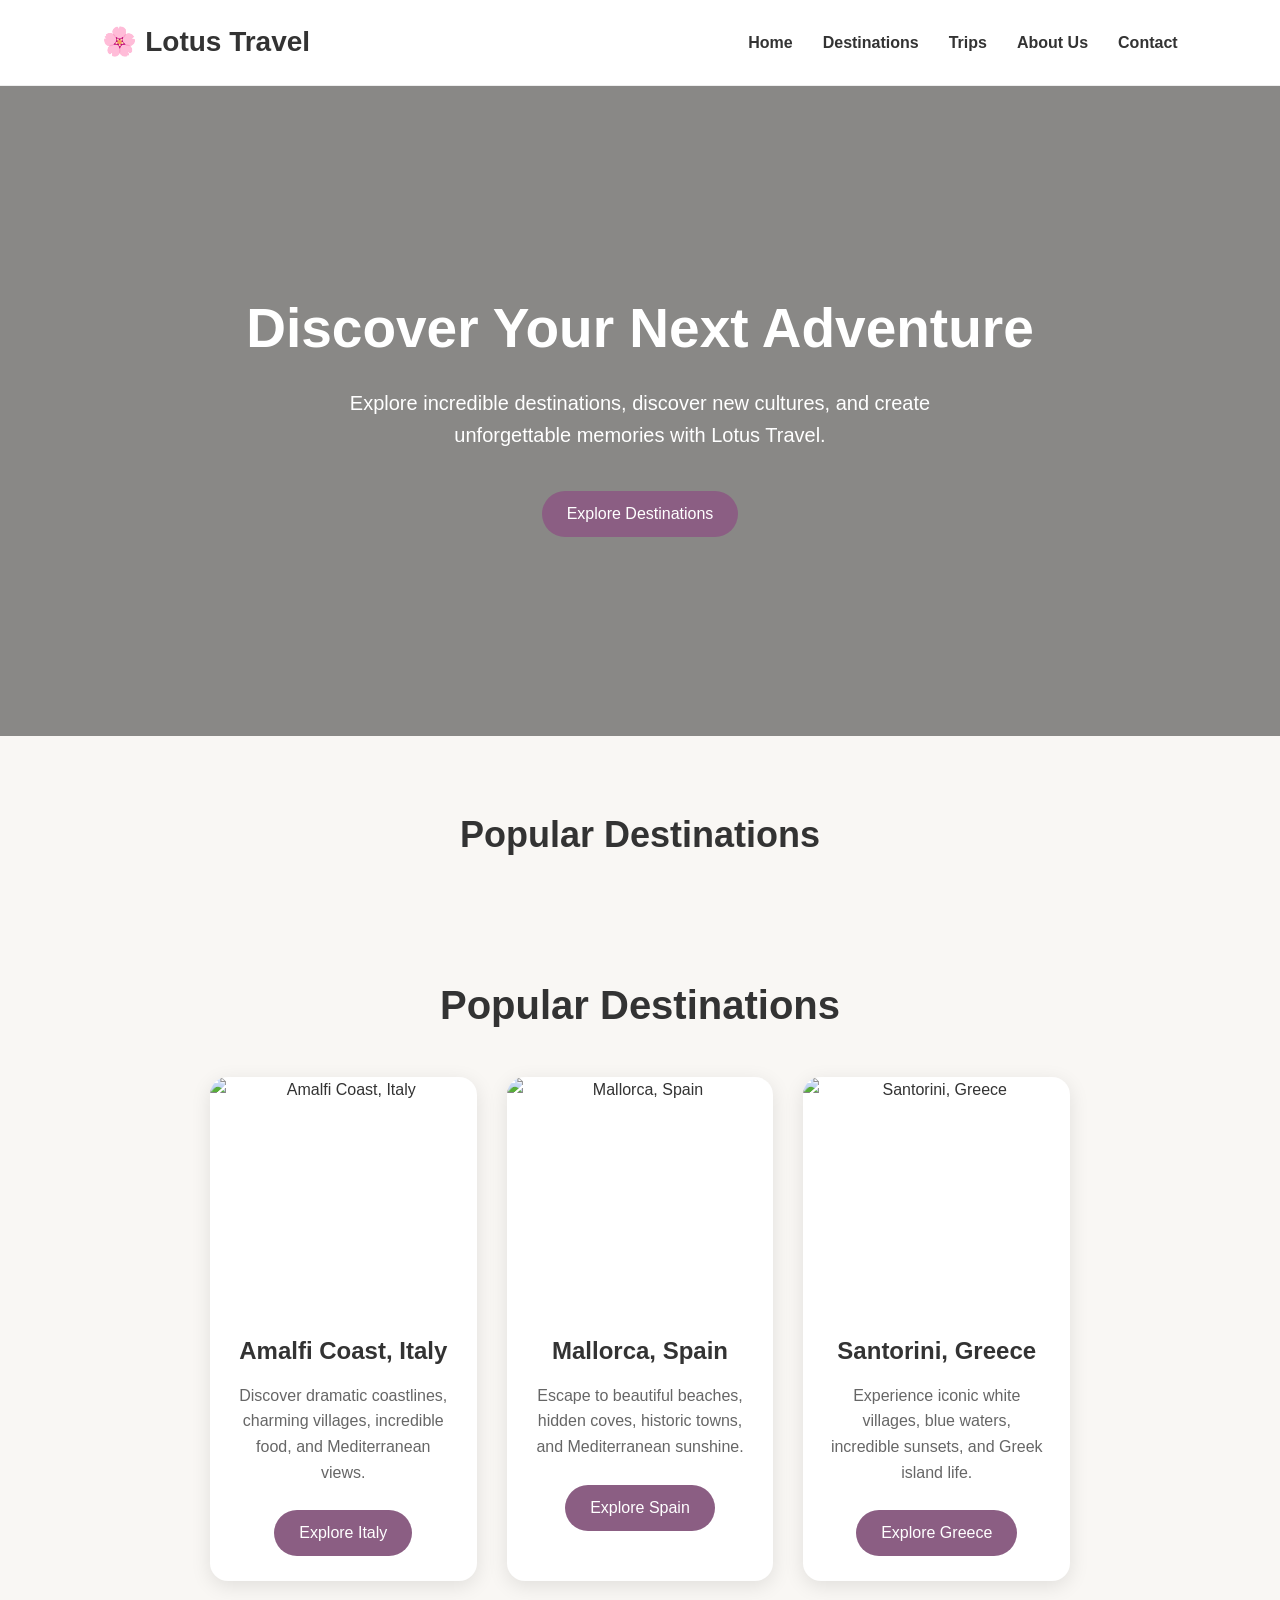
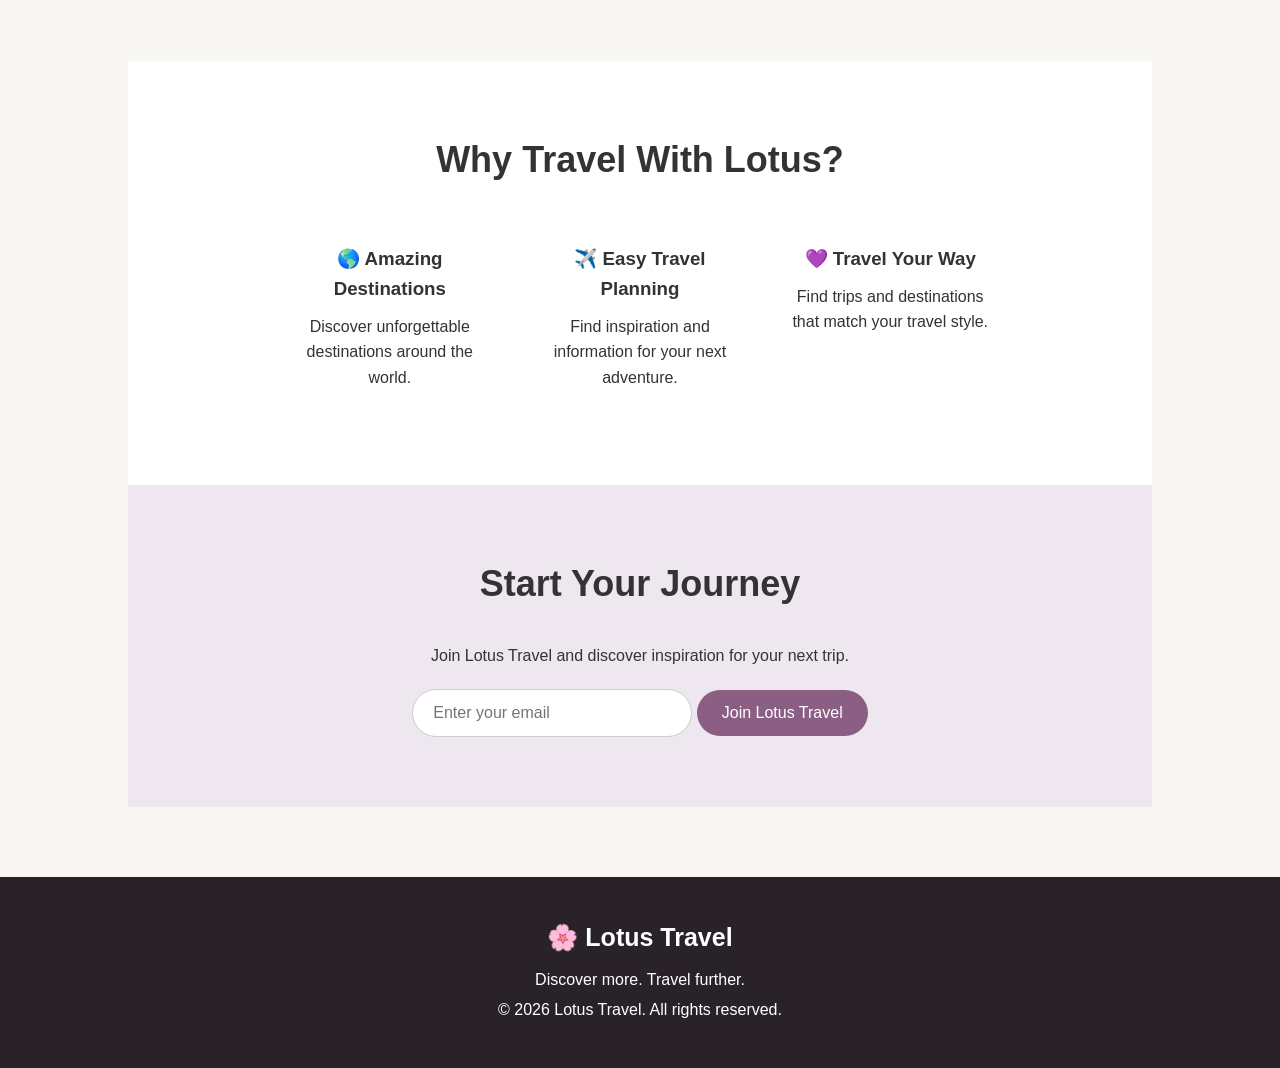
==== index.html @ b9f4b07b "Build Lotus Travel homepage" ====
<!DOCTYPE html>
<html lang="en">

<head>
    <meta charset="UTF-8">
    <meta name="viewport" content="width=device-width, initial-scale=1.0">

    <title>Lotus Travel | Discover The World</title>
</head>
<link rel="stylesheet" href="style.css">

<body>

    <!-- Navigation -->
    <header>

        <h1>🌸 Lotus Travel</h1>

        <nav>
            <a href="#">Home</a>
            <a href="#">Destinations</a>
            <a href="#">Trips</a>
            <a href="#">About Us</a>
            <a href="#">Contact</a>
        </nav>

    </header>


    <!-- Main Section -->
    <main>

        <!-- Welcome Section -->
        <section>

            <h2>Discover Your Next Adventure</h2>

            <p>
                Explore incredible destinations, discover new cultures,
                and create unforgettable memories with Lotus Travel.
            </p>

            <button>Explore Destinations</button>

        </section>


        <!-- Destinations Section -->
        <section>

            <h2>Popular Destinations</h2>

            <!-- Popular Destinations -->
<section class="destinations">

    <h2>Popular Destinations</h2>

    <div class="destination-container">

        <!-- Italy -->
        <div class="destination-card">
            <img src="Images/italy.jpg" alt="Amalfi Coast, Italy">

            <div class="destination-info">
                <h3>Amalfi Coast, Italy</h3>
                <p>
                    Discover dramatic coastlines, charming villages,
                    incredible food, and Mediterranean views.
                </p>
                <button>Explore Italy</button>
            </div>
        </div>


        <!-- Spain -->
        <div class="destination-card">
            <img src="Images/spain.jpg" alt="Mallorca, Spain">

            <div class="destination-info">
                <h3>Mallorca, Spain</h3>
                <p>
                    Escape to beautiful beaches, hidden coves,
                    historic towns, and Mediterranean sunshine.
                </p>
                <button>Explore Spain</button>
            </div>
        </div>


        <!-- Greece -->
        <div class="destination-card">
            <img src="Images/greece.jpg" alt="Santorini, Greece">

            <div class="destination-info">
                <h3>Santorini, Greece</h3>
                <p>
                    Experience iconic white villages, blue waters,
                    incredible sunsets, and Greek island life.
                </p>
                <button>Explore Greece</button>
            </div>
        </div>

    </div>

</section>


        <!-- Why Lotus Travel -->
        <section>

            <h2>Why Travel With Lotus?</h2>

            <div>
                <h3>🌎 Amazing Destinations</h3>
                <p>Discover unforgettable destinations around the world.</p>
            </div>

            <div>
                <h3>✈️ Easy Travel Planning</h3>
                <p>Find inspiration and information for your next adventure.</p>
            </div>

            <div>
                <h3>💜 Travel Your Way</h3>
                <p>Find trips and destinations that match your travel style.</p>
            </div>

        </section>


        <!-- Newsletter -->
        <section>

            <h2>Start Your Journey</h2>

            <p>
                Join Lotus Travel and discover inspiration for your next trip.
            </p>

            <input type="email" placeholder="Enter your email">

            <button>Join Lotus Travel</button>

        </section>

    </main>


    <!-- Footer -->
    <footer>

        <h3>🌸 Lotus Travel</h3>

        <p>Discover more. Travel further.</p>

        <p>© 2026 Lotus Travel. All rights reserved.</p>

    </footer>

</body>

</html>
---- style.css ----
/* Removes the browser's default spacing */
* {
    margin: 0;
    padding: 0;
    box-sizing: border-box;
}

/* Main website */
body {
    font-family: Arial, sans-serif;
    background-color: #f9f7f4;
    color: #333;
    line-height: 1.6;
}

/* Navigation */
header {
    background-color: white;
    padding: 20px 8%;
    display: flex;
    justify-content: space-between;
    align-items: center;
    border-bottom: 1px solid #eeeeee;
}

header h1 {
    font-size: 28px;
}

nav {
    display: flex;
    gap: 30px;
}

nav a {
    text-decoration: none;
    color: #333;
    font-weight: bold;
}

nav a:hover {
    color: #8b5e83;
}

/* Main sections */
main section {
    padding: 70px 10%;
    text-align: center;
}

main section:first-child {
    min-height: 650px;

    background:
        linear-gradient(rgba(0, 0, 0, 0.45), rgba(0, 0, 0, 0.45)),
        url("Images/hero.jpg");

    background-size: cover;
    background-position: center;
    background-repeat: no-repeat;

    display: flex;
    flex-direction: column;
    justify-content: center;
    align-items: center;

    color: white;
}

main section:first-child h2 {
    font-size: 55px;
    margin-bottom: 15px;
}

main section:first-child p {
    font-size: 20px;
    max-width: 650px;
    margin-bottom: 25px;
}

/* All buttons */
button {
    background-color: #8b5e83;
    color: white;
    border: none;
    padding: 14px 25px;
    border-radius: 25px;
    font-size: 16px;
    cursor: pointer;
    margin-top: 15px;
}

button:hover {
    background-color: #684461;
}

/* Section headings */
section h2 {
    font-size: 36px;
    margin-bottom: 30px;
}

/* Destination cards */
/* Popular Destinations */

.destinations {
    padding: 80px 8%;
    background-color: #f9f7f4;
}

.destinations h2 {
    font-size: 40px;
    margin-bottom: 40px;
}


/* Holds all three cards */

.destination-container {
    display: flex;
    justify-content: center;
    gap: 30px;
}


/* Individual card */

.destination-card {
    background-color: white;
    width: 32%;
    border-radius: 18px;
    overflow: hidden;

    box-shadow: 0 5px 20px rgba(0, 0, 0, 0.10);

    transition: transform 0.3s ease;
}


/* Card moves slightly when mouse is over it */

.destination-card:hover {
    transform: translateY(-8px);
}


/* Destination image */

.destination-card img {
    width: 100%;
    height: 230px;
    object-fit: cover;
    display: block;
}


/* Text inside card */

.destination-info {
    padding: 25px;
}

.destination-info h3 {
    font-size: 24px;
    margin-bottom: 12px;
}

.destination-info p {
    color: #666;
    margin-bottom: 10px;
}


/* Phone layout */

@media (max-width: 800px) {

    .destination-container {
        flex-direction: column;
    }

    .destination-card {
        width: 100%;
    }
}

/* Why Lotus section */
main section:nth-child(3) {
    background-color: #ffffff;
}

main section:nth-child(3) div {
    display: inline-block;
    vertical-align: top;
    width: 30%;
    padding: 25px;
}

main section:nth-child(3) h3 {
    margin-bottom: 10px;
}

/* Newsletter */
main section:nth-child(4) {
    background-color: #eee7f0;
}

input {
    padding: 14px 20px;
    width: 280px;
    border: 1px solid #ccc;
    border-radius: 25px;
    font-size: 16px;
    margin-top: 20px;
}

/* Footer */
footer {
    background-color: #292329;
    color: white;
    text-align: center;
    padding: 40px 20px;
}

footer h3 {
    font-size: 25px;
    margin-bottom: 10px;
}

footer p {
    margin: 5px;
}

/* Makes the website work better on phones */
@media (max-width: 800px) {

    header {
        flex-direction: column;
        gap: 15px;
    }

    nav {
        gap: 15px;
        flex-wrap: wrap;
        justify-content: center;
    }

    main section:first-child h2 {
        font-size: 38px;
    }

    main section:nth-child(2) div,
    main section:nth-child(3) div {
        width: 100%;
        margin: 10px 0;
    }

    input {
        width: 100%;
    }
}
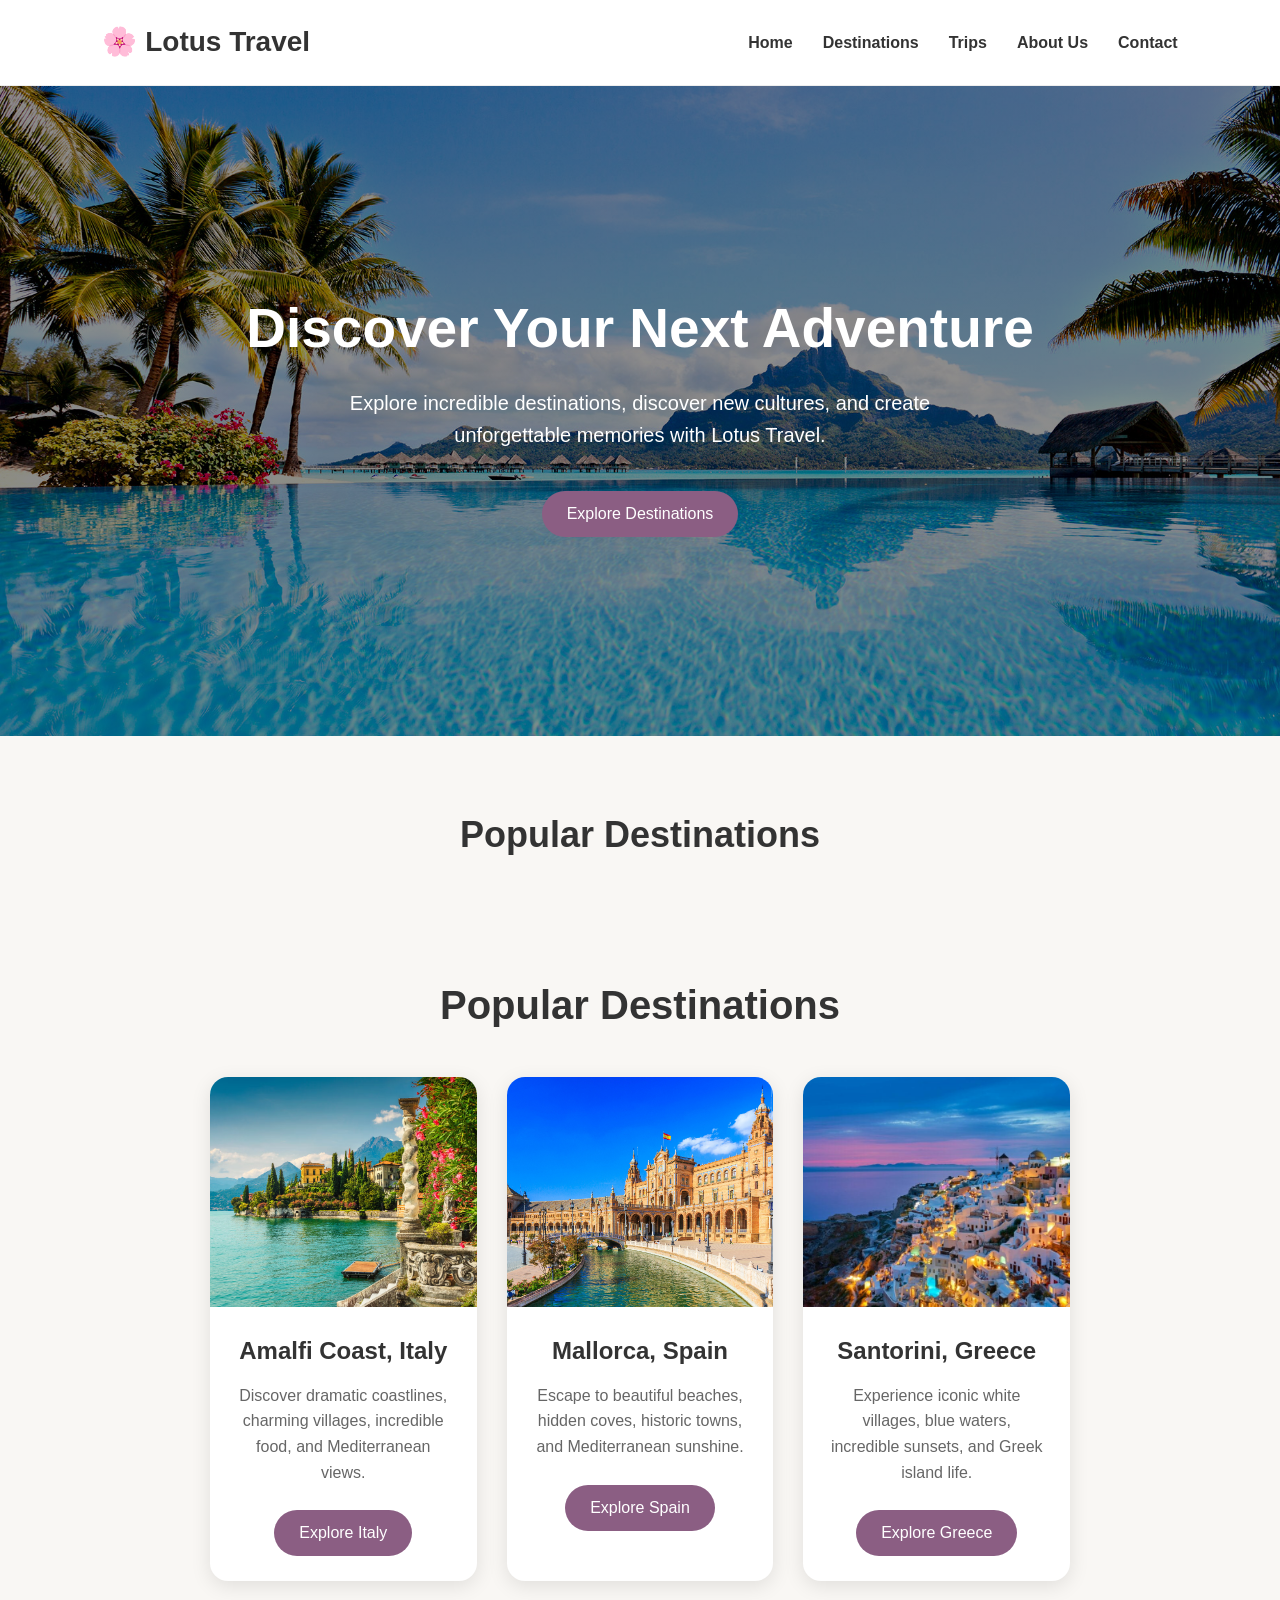
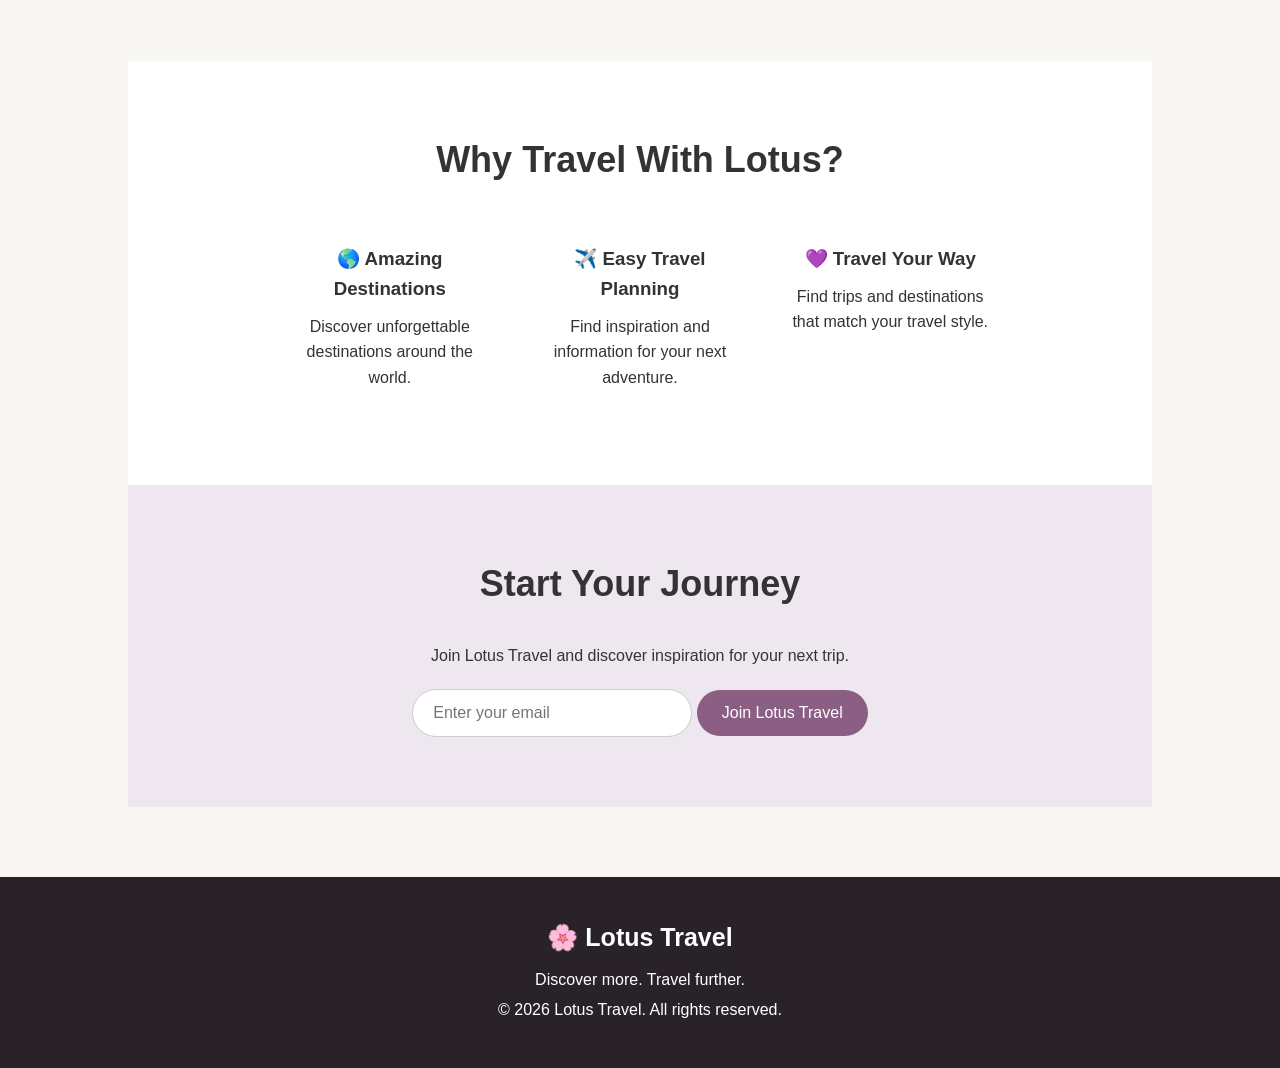
==== commit 2e479db9: "Fix image filenames and paths" ====
--- a/index.html
+++ b/index.html
@@ -59,7 +59,7 @@
 
         <!-- Italy -->
         <div class="destination-card">
-            <img src="Images/italy.jpg" alt="Amalfi Coast, Italy">
+            <img src="images/italy.jpg" alt="Amalfi Coast, Italy">
 
             <div class="destination-info">
                 <h3>Amalfi Coast, Italy</h3>
@@ -74,7 +74,7 @@
 
         <!-- Spain -->
         <div class="destination-card">
-            <img src="Images/spain.jpg" alt="Mallorca, Spain">
+            <img src="images/spain.jpg" alt="Mallorca, Spain">
 
             <div class="destination-info">
                 <h3>Mallorca, Spain</h3>
@@ -89,7 +89,7 @@
 
         <!-- Greece -->
         <div class="destination-card">
-            <img src="Images/greece.jpg" alt="Santorini, Greece">
+            <img src="images/greece.jpg" alt="Santorini, Greece">
 
             <div class="destination-info">
                 <h3>Santorini, Greece</h3>
--- a/style.css
+++ b/style.css
@@ -53,7 +53,7 @@
 
     background:
         linear-gradient(rgba(0, 0, 0, 0.45), rgba(0, 0, 0, 0.45)),
-        url("Images/hero.jpg");
+        url("images/hero.jpg");
 
     background-size: cover;
     background-position: center;
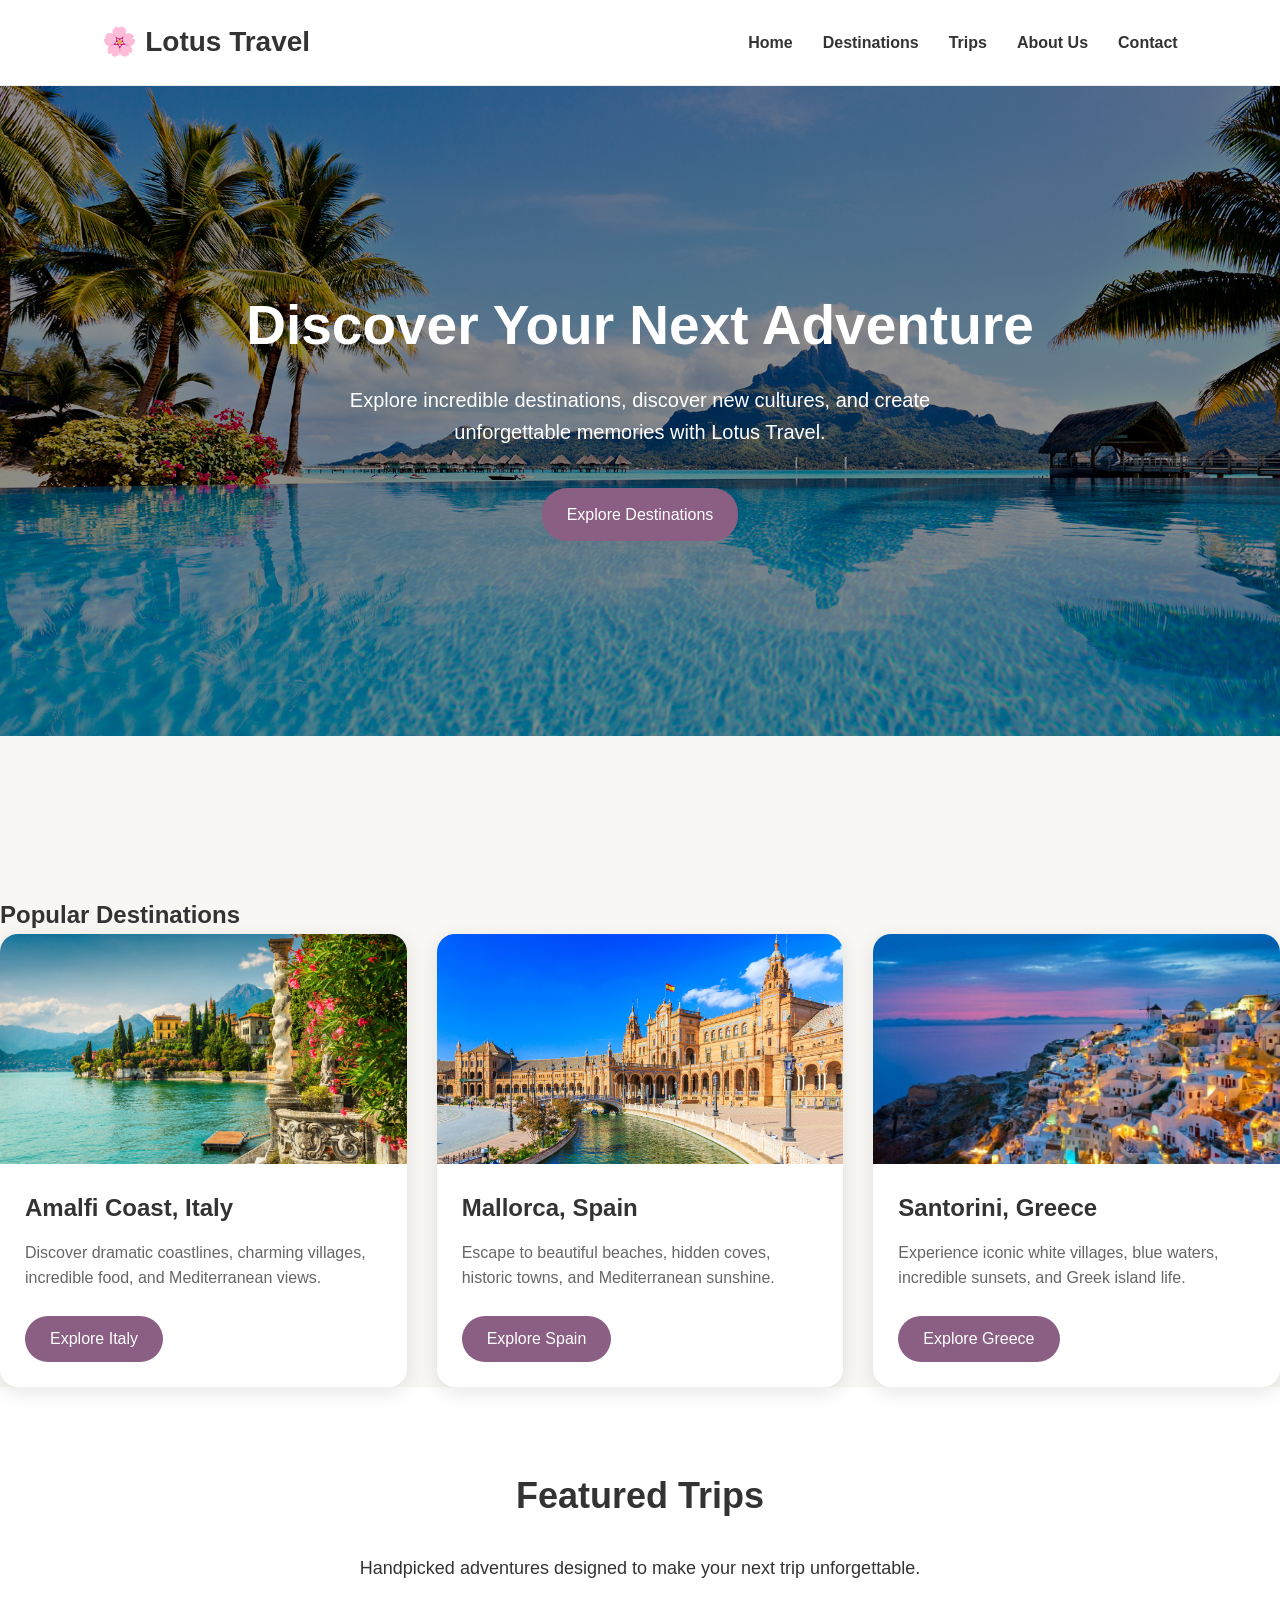
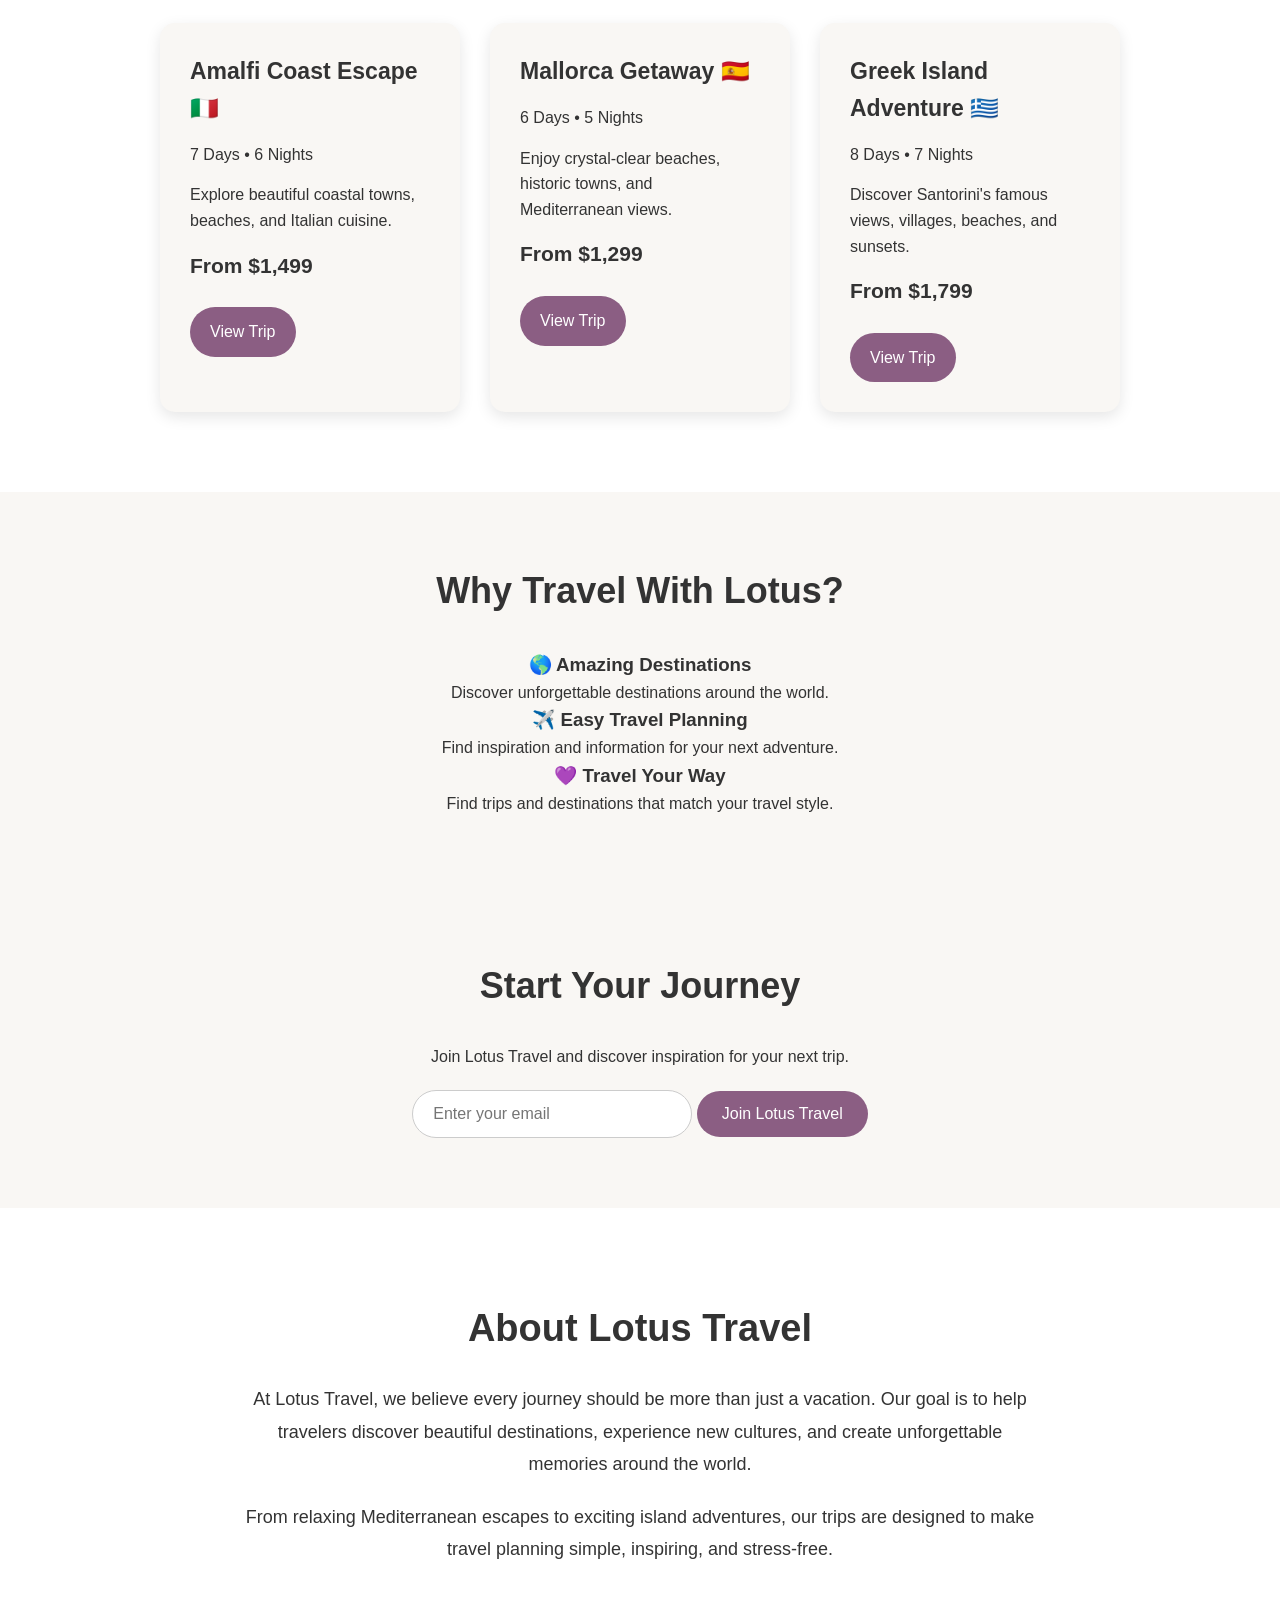
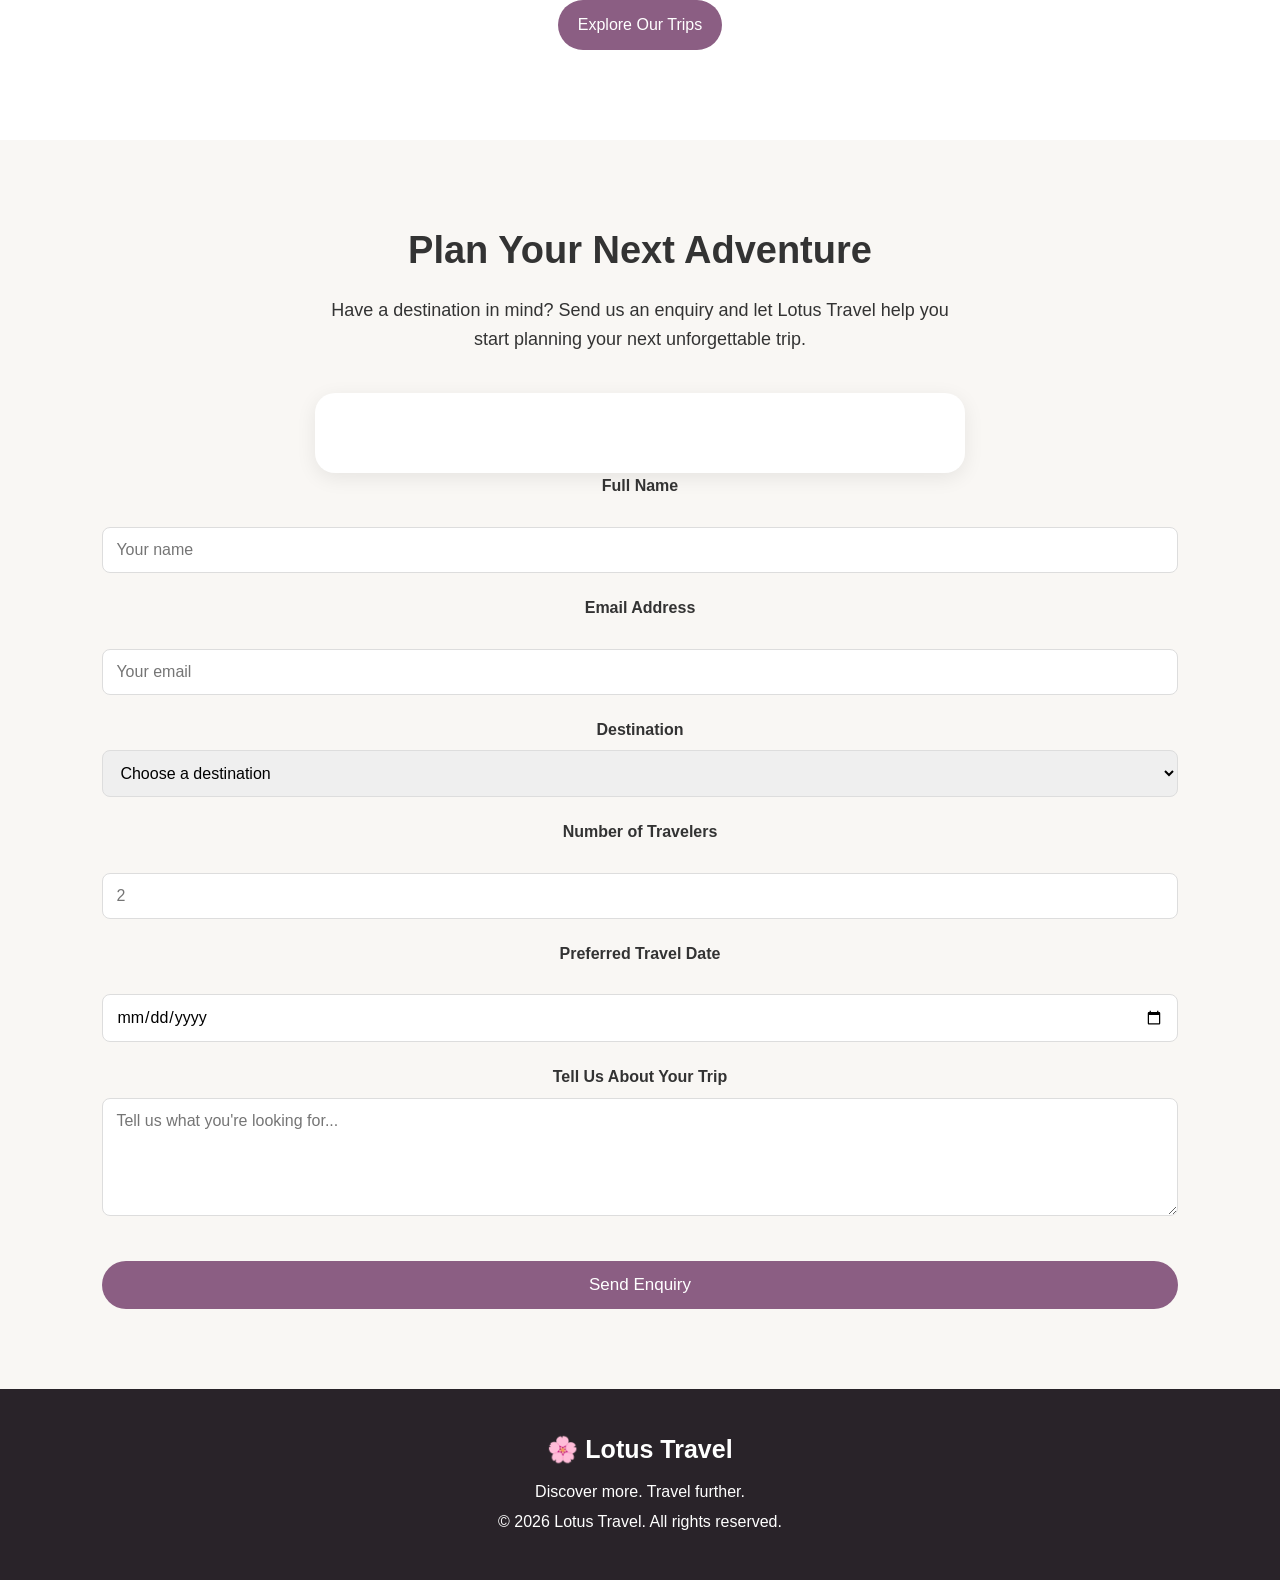
==== commit f948d689: "Add trip pages and enquiry form" ====
--- a/index.html
+++ b/index.html
@@ -16,13 +16,13 @@
 
         <h1>🌸 Lotus Travel</h1>
 
-        <nav>
-            <a href="#">Home</a>
-            <a href="#">Destinations</a>
-            <a href="#">Trips</a>
-            <a href="#">About Us</a>
-            <a href="#">Contact</a>
-        </nav>
+       <nav>
+    <a href="#home">Home</a>
+    <a href="#destinations">Destinations</a>
+    <a href="#trips">Trips</a>
+    <a href="#about">About Us</a>
+    <a href="#contact">Contact</a>
+</nav>
 
     </header>
 
@@ -31,27 +31,26 @@
     <main>
 
         <!-- Welcome Section -->
-        <section>
-
-            <h2>Discover Your Next Adventure</h2>
-
-            <p>
-                Explore incredible destinations, discover new cultures,
-                and create unforgettable memories with Lotus Travel.
-            </p>
-
-            <button>Explore Destinations</button>
-
-        </section>
-
-
-        <!-- Destinations Section -->
-        <section>
-
-            <h2>Popular Destinations</h2>
+        
+
+    <section id="home">
+
+    <h2>Discover Your Next Adventure</h2>
+
+    <p>
+        Explore incredible destinations, discover new cultures,
+        and create unforgettable memories with Lotus Travel.
+    </p>
+
+    <a href="#destinations" class="hero-button">Explore Destinations</a>
+
+</section>
+
+
+        
 
             <!-- Popular Destinations -->
-<section class="destinations">
+<section class="destinations" id="destinations"></section>
 
     <h2>Popular Destinations</h2>
 
@@ -104,7 +103,44 @@
     </div>
 
 </section>
-
+<!-- Featured Trips Section -->
+<section class="trips" id="trips">
+
+    <h2>Featured Trips</h2>
+
+    <p class="trips-intro">
+        Handpicked adventures designed to make your next trip unforgettable.
+    </p>
+
+    <div class="trip-container">
+
+        <div class="trip-card">
+            <h3>Amalfi Coast Escape 🇮🇹</h3>
+            <p>7 Days • 6 Nights</p>
+            <p>Explore beautiful coastal towns, beaches, and Italian cuisine.</p>
+            <h4>From $1,499</h4>
+            <a href="italy-trip.html" class="trip-button">View Trip</a>
+        </div>
+
+        <div class="trip-card">
+            <h3>Mallorca Getaway 🇪🇸</h3>
+            <p>6 Days • 5 Nights</p>
+            <p>Enjoy crystal-clear beaches, historic towns, and Mediterranean views.</p>
+            <h4>From $1,299</h4>
+            <a href="spain-trip.html" class="trip-button">View Trip</a>
+        </div>
+
+        <div class="trip-card">
+            <h3>Greek Island Adventure 🇬🇷</h3>
+            <p>8 Days • 7 Nights</p>
+            <p>Discover Santorini's famous views, villages, beaches, and sunsets.</p>
+            <h4>From $1,799</h4>
+            <a href="greece-trip.html" class="trip-button">View Trip</a>
+        </div>
+
+    </div>
+
+</section>
 
         <!-- Why Lotus Travel -->
         <section>
@@ -145,7 +181,96 @@
         </section>
 
     </main>
-
+    <!-- About Us Section -->
+<section class="about" id="about">
+
+    <div class="about-content">
+
+        <h2>About Lotus Travel</h2>
+
+        <p>
+            At Lotus Travel, we believe every journey should be more than
+            just a vacation. Our goal is to help travelers discover beautiful
+            destinations, experience new cultures, and create unforgettable
+            memories around the world.
+        </p>
+
+        <p>
+            From relaxing Mediterranean escapes to exciting island adventures,
+            our trips are designed to make travel planning simple, inspiring,
+            and stress-free.
+        </p>
+
+        <a href="#trips" class="trip-button">Explore Our Trips</a>
+
+    </div>
+
+</section>
+<!-- Contact Section -->
+<section class="contact" id="contact">
+
+    <h2>Plan Your Next Adventure</h2>
+
+    <p class="contact-intro">
+        Have a destination in mind? Send us an enquiry and let Lotus Travel
+        help you start planning your next unforgettable trip.
+    </p>
+
+    <form
+    class="contact-form"
+    action="https://formspree.io/f/mzebwkqn"
+    method="POST"></form>
+
+        <div class="form-group">
+            <label for="name">Full Name</label>
+            <input type="text" id="name" name="name" placeholder="Your name" required>
+        </div>
+
+        <div class="form-group">
+            <label for="email">Email Address</label>
+            <input type="email" id="email" name="email" placeholder="Your email" required>
+        </div>
+
+        <div class="form-group">
+            <label for="destination">Destination</label>
+
+            <select id="destination" name="destination" required>
+                <option value="">Choose a destination</option>
+                <option value="italy">Amalfi Coast, Italy</option>
+                <option value="spain">Mallorca, Spain</option>
+                <option value="greece">Santorini, Greece</option>
+                <option value="other">Other Destination</option>
+            </select>
+        </div>
+
+        <div class="form-group">
+            <label for="travelers">Number of Travelers</label>
+            <input type="number" id="travelers" name="travelers" min="1" placeholder="2">
+        </div>
+
+        <div class="form-group">
+            <label for="date">Preferred Travel Date</label>
+            <input type="date" id="date" name="date">
+        </div>
+
+        <div class="form-group">
+            <label for="message">Tell Us About Your Trip</label>
+
+            <textarea
+                id="message"
+                name="message"
+                rows="5"
+                placeholder="Tell us what you're looking for..."
+            ></textarea>
+        </div>
+
+        <button type="submit" class="contact-button">
+            Send Enquiry
+        </button>
+
+    </form>
+
+</section>
 
     <!-- Footer -->
     <footer>
--- a/style.css
+++ b/style.css
@@ -4,7 +4,9 @@
     padding: 0;
     box-sizing: border-box;
 }
-
+html {
+    scroll-behavior: smooth;
+}
 /* Main website */
 body {
     font-family: Arial, sans-serif;
@@ -93,7 +95,23 @@
 button:hover {
     background-color: #684461;
 }
-
+/* Explore Destinations button */
+.hero-button {
+    display: inline-block;
+    background-color: #8b5e83;
+    color: white;
+    text-decoration: none;
+    padding: 14px 25px;
+    border-radius: 25px;
+    font-size: 16px;
+    margin-top: 15px;
+    transition: 0.3s;
+}
+
+.hero-button:hover {
+    background-color: #684461;
+    transform: translateY(-2px);
+}
 /* Section headings */
 section h2 {
     font-size: 36px;
@@ -258,4 +276,284 @@
     input {
         width: 100%;
     }
+}
+/* Featured Trips */
+
+.trips {
+    padding: 80px 8%;
+    text-align: center;
+    background-color: white;
+}
+
+.trips-intro {
+    font-size: 18px;
+    margin-bottom: 40px;
+}
+
+.trip-container {
+    display: flex;
+    justify-content: center;
+    gap: 30px;
+    flex-wrap: wrap;
+}
+
+.trip-card {
+    background-color: #f9f7f4;
+    width: 300px;
+    padding: 30px;
+    border-radius: 15px;
+    box-shadow: 0 5px 15px rgba(0, 0, 0, 0.1);
+    text-align: left;
+}
+
+.trip-card h3 {
+    font-size: 23px;
+    margin-bottom: 15px;
+}
+
+.trip-card p {
+    line-height: 1.6;
+    margin-bottom: 15px;
+}
+
+.trip-card h4 {
+    font-size: 21px;
+    margin-bottom: 25px;
+}
+
+.trip-button {
+    display: inline-block;
+    background-color: #8b5e83;
+    color: white;
+    padding: 12px 20px;
+    border-radius: 25px;
+    text-decoration: none;
+}
+
+.trip-button:hover {
+    background-color: #684461;
+}
+/* =================================
+   ITALY TRIP PAGE
+================================= */
+
+.trip-hero {
+    height: 550px;
+    display: flex;
+    justify-content: center;
+    align-items: center;
+    text-align: center;
+    color: white;
+    background-size: cover;
+    background-position: center;
+    position: relative;
+}
+
+.italy-hero {
+    background-image:
+        linear-gradient(rgba(0, 0, 0, 0.35), rgba(0, 0, 0, 0.35)),
+        url("images/italy.jpg");
+}
+
+.trip-hero-content h1 {
+    font-size: 55px;
+    margin-bottom: 10px;
+}
+
+.trip-hero-content p {
+    font-size: 22px;
+}
+
+.trip-hero-content h2 {
+    font-size: 28px;
+    margin-top: 15px;
+}
+
+.trip-details {
+    padding: 70px 10%;
+    max-width: 1200px;
+    margin: auto;
+}
+
+.trip-details > h2 {
+    text-align: center;
+    font-size: 38px;
+}
+
+.trip-description {
+    max-width: 800px;
+    margin: 20px auto 50px;
+    text-align: center;
+    font-size: 18px;
+    line-height: 1.7;
+}
+
+.trip-info-container {
+    display: flex;
+    justify-content: center;
+    gap: 25px;
+    flex-wrap: wrap;
+    margin-bottom: 70px;
+}
+
+.trip-info-box {
+    background-color: #f9f7f4;
+    padding: 25px;
+    border-radius: 15px;
+    width: 250px;
+    text-align: center;
+}
+
+.trip-section {
+    margin: 60px 0;
+}
+
+.trip-section h2 {
+    font-size: 32px;
+    margin-bottom: 25px;
+}
+
+.trip-section li {
+    margin-bottom: 12px;
+    font-size: 17px;
+}
+
+.itinerary-day {
+    padding: 20px 0;
+    border-bottom: 1px solid #ddd;
+}
+
+.itinerary-day h3 {
+    margin-bottom: 8px;
+}
+
+.booking-box {
+    background-color: #f9f7f4;
+    text-align: center;
+    padding: 50px;
+    border-radius: 20px;
+    margin-top: 60px;
+}
+
+.booking-box h3 {
+    font-size: 25px;
+    margin: 15px 0 30px;
+}
+.spain-hero {
+    background-image:
+        linear-gradient(rgba(0, 0, 0, 0.35), rgba(0, 0, 0, 0.35)),
+        url("images/spain.jpg");
+}
+.greece-hero {
+    background-image:
+        linear-gradient(rgba(0, 0, 0, 0.35), rgba(0, 0, 0, 0.35)),
+        url("images/greece.jpg");
+}
+/* =================================
+   CONTACT SECTION
+================================= */
+
+.contact {
+    padding: 80px 8%;
+    background-color: #f9f7f4;
+    text-align: center;
+}
+
+.contact h2 {
+    font-size: 38px;
+    margin-bottom: 15px;
+}
+
+.contact-intro {
+    max-width: 650px;
+    margin: 0 auto 40px;
+    font-size: 18px;
+    line-height: 1.6;
+}
+
+.contact-form {
+    max-width: 650px;
+    margin: auto;
+    background-color: white;
+    padding: 40px;
+    border-radius: 20px;
+    text-align: left;
+    box-shadow: 0 5px 20px rgba(0, 0, 0, 0.08);
+}
+
+.form-group {
+    margin-bottom: 22px;
+}
+
+.form-group label {
+    display: block;
+    margin-bottom: 8px;
+    font-weight: bold;
+}
+
+.form-group input,
+.form-group select,
+.form-group textarea {
+    width: 100%;
+    padding: 13px;
+    border: 1px solid #ddd;
+    border-radius: 8px;
+    font-size: 16px;
+    box-sizing: border-box;
+    font-family: inherit;
+}
+
+.form-group textarea {
+    resize: vertical;
+}
+
+.form-group input:focus,
+.form-group select:focus,
+.form-group textarea:focus {
+    outline: none;
+    border-color: #8b5e83;
+}
+
+.contact-button {
+    width: 100%;
+    background-color: #8b5e83;
+    color: white;
+    padding: 14px;
+    border: none;
+    border-radius: 25px;
+    font-size: 17px;
+    cursor: pointer;
+}
+
+.contact-button:hover {
+    background-color: #684461;
+}
+/* =================================
+   ABOUT US
+================================= */
+
+.about {
+    padding: 90px 8%;
+    background-color: white;
+    text-align: center;
+}
+
+.about-content {
+    max-width: 800px;
+    margin: auto;
+}
+
+.about h2 {
+    font-size: 38px;
+    margin-bottom: 25px;
+}
+
+.about p {
+    font-size: 18px;
+    line-height: 1.8;
+    margin-bottom: 20px;
+}
+
+.about .trip-button {
+    margin-top: 15px;
 }
